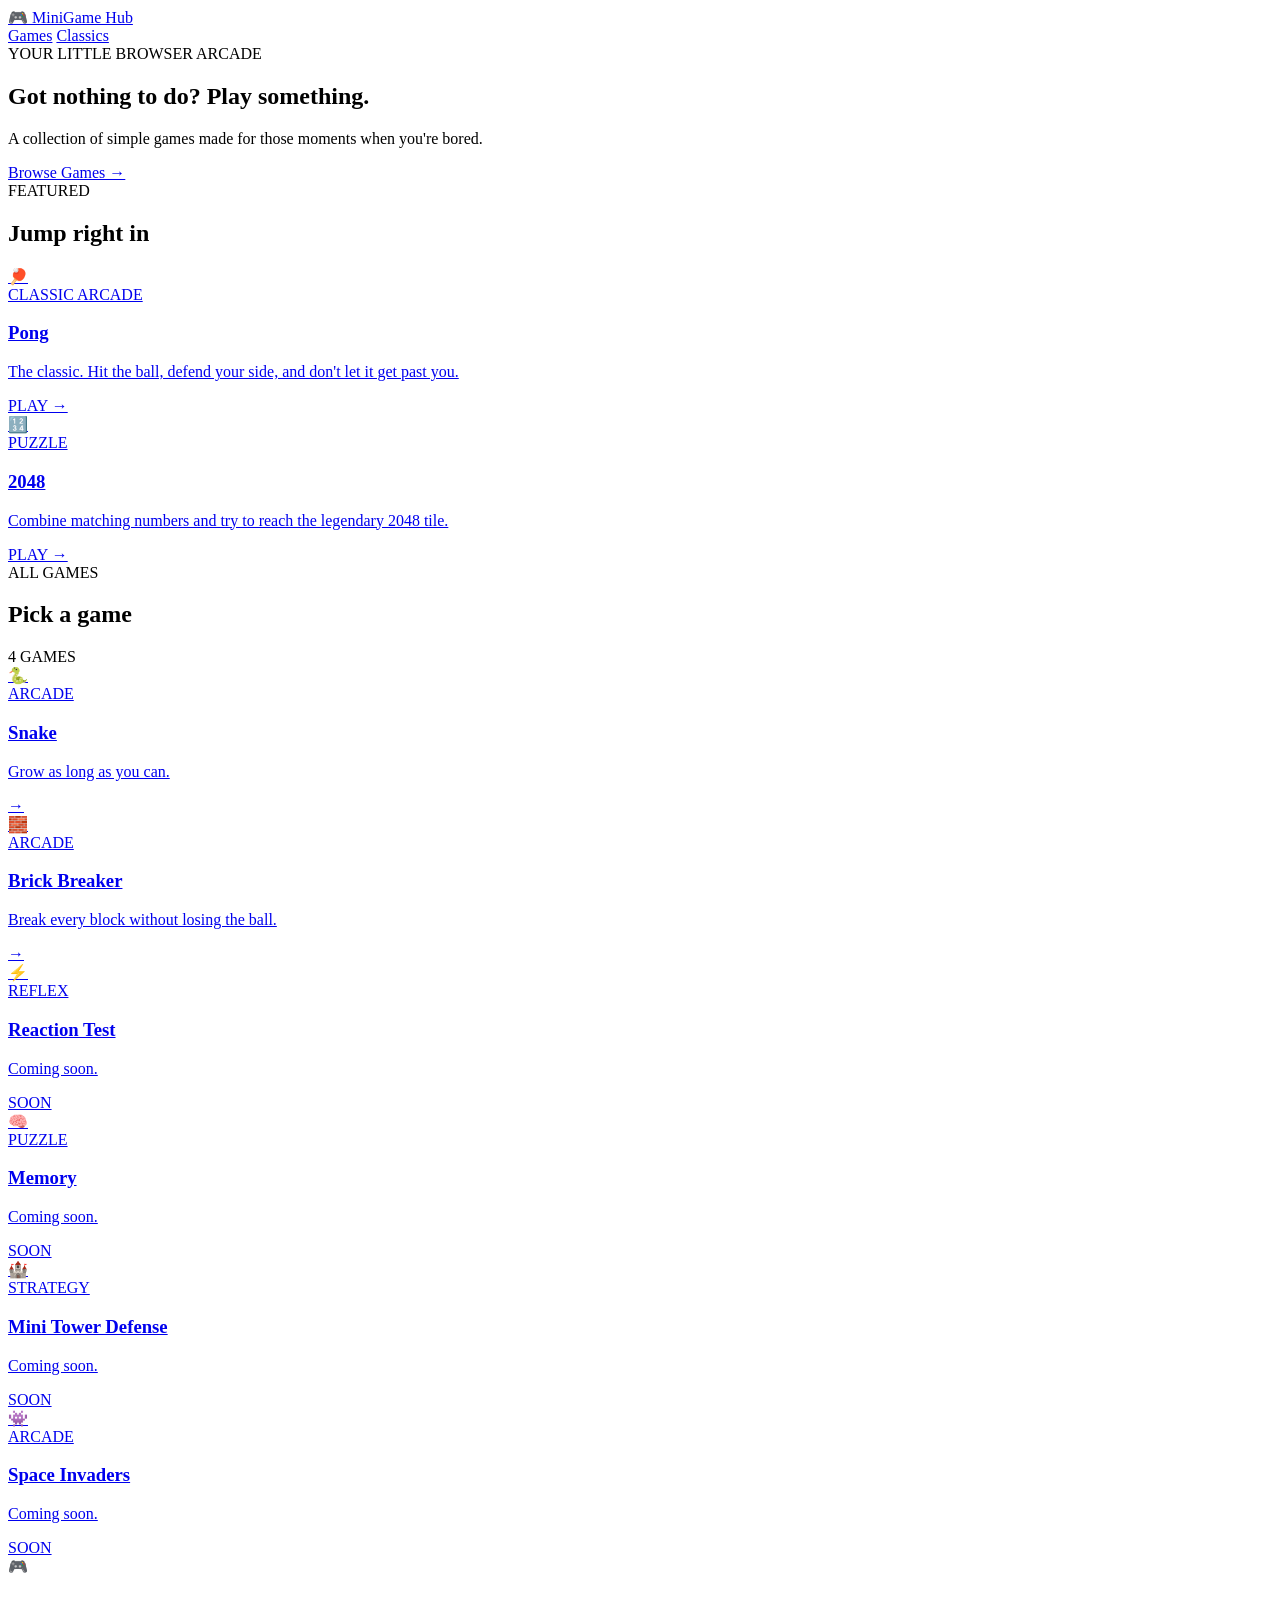
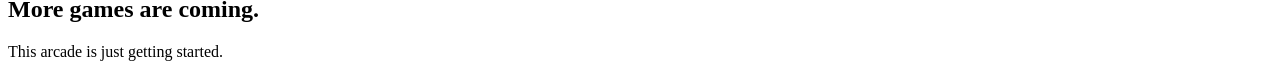
==== index.html @ 76e13437 "Add initial HTML structure for MiniGame Hub This is the initial commit of the MiniGame Hub HTML stru" ====
<!DOCTYPE html>
<html lang="en">

<head>
    <meta charset="UTF-8">
    <meta name="viewport" content="width=device-width, initial-scale=1.0">

    <title>MiniGame Hub</title>

    <link rel="stylesheet" href="style.css">

    <link
        href="https://fonts.googleapis.com/css2?family=Montserrat:wght@600;700;800&family=Poppins:wght@400;500;600&display=swap"
        rel="stylesheet">
</head>

<body>

    <header class="navbar">

        <a href="index.html" class="logo">
            <span>🎮</span>
            MiniGame Hub
        </a>

        <nav>
            <a href="#games">Games</a>
            <a href="#classics">Classics</a>
        </nav>

    </header>


    <main>

        <!-- HERO -->

        <section class="hero">

            <div class="hero-content">

                <span class="eyebrow">YOUR LITTLE BROWSER ARCADE</span>

                <h1>
                    Got nothing to do?
                    <span>Play something.</span>
                </h1>

                <p>
                    A collection of simple games made for those
                    moments when you're bored.
                </p>

                <a href="#games" class="play-button">
                    Browse Games →
                </a>

            </div>

        </section>


        <!-- FEATURED -->

        <section class="section" id="games">

            <div class="section-heading">
                <div>
                    <span class="section-label">FEATURED</span>
                    <h2>Jump right in</h2>
                </div>
            </div>


            <div class="featured-grid">


                <!-- PONG -->

                <a href="games/pong.html" class="game-card featured-card pong-card">

                    <div class="game-icon">
                        🏓
                    </div>

                    <div class="game-info">

                        <span class="game-type">
                            CLASSIC ARCADE
                        </span>

                        <h3>Pong</h3>

                        <p>
                            The classic. Hit the ball, defend your side,
                            and don't let it get past you.
                        </p>

                        <span class="play-link">
                            PLAY →
                        </span>

                    </div>

                </a>


                <!-- 2048 -->

                <a href="games/2048.html" class="game-card featured-card puzzle-card">

                    <div class="game-icon">
                        🔢
                    </div>

                    <div class="game-info">

                        <span class="game-type">
                            PUZZLE
                        </span>

                        <h3>2048</h3>

                        <p>
                            Combine matching numbers and try to reach
                            the legendary 2048 tile.
                        </p>

                        <span class="play-link">
                            PLAY →
                        </span>

                    </div>

                </a>

            </div>

        </section>


        <!-- ALL GAMES -->

        <section class="section" id="classics">

            <div class="section-heading">

                <div>
                    <span class="section-label">ALL GAMES</span>
                    <h2>Pick a game</h2>
                </div>

                <span class="game-count">
                    4 GAMES
                </span>

            </div>


            <div class="games-grid">


                <!-- SNAKE -->

                <a href="games/snake.html" class="game-card">

                    <div class="small-icon">
                        🐍
                    </div>

                    <div>
                        <span class="game-type">
                            ARCADE
                        </span>

                        <h3>Snake</h3>

                        <p>
                            Grow as long as you can.
                        </p>
                    </div>

                    <span class="card-arrow">→</span>

                </a>


                <!-- BRICK BREAKER -->

                <a href="games/brick-breaker.html" class="game-card">

                    <div class="small-icon">
                        🧱
                    </div>

                    <div>
                        <span class="game-type">
                            ARCADE
                        </span>

                        <h3>Brick Breaker</h3>

                        <p>
                            Break every block without losing the ball.
                        </p>
                    </div>

                    <span class="card-arrow">→</span>

                </a>


                <!-- REACTION -->

                <a href="#" class="game-card coming-soon">

                    <div class="small-icon">
                        ⚡
                    </div>

                    <div>
                        <span class="game-type">
                            REFLEX
                        </span>

                        <h3>Reaction Test</h3>

                        <p>
                            Coming soon.
                        </p>
                    </div>

                    <span class="coming-label">
                        SOON
                    </span>

                </a>


                <!-- MEMORY -->

                <a href="#" class="game-card coming-soon">

                    <div class="small-icon">
                        🧠
                    </div>

                    <div>
                        <span class="game-type">
                            PUZZLE
                        </span>

                        <h3>Memory</h3>

                        <p>
                            Coming soon.
                        </p>
                    </div>

                    <span class="coming-label">
                        SOON
                    </span>

                </a>


                <!-- TOWER DEFENSE -->

                <a href="#" class="game-card coming-soon">

                    <div class="small-icon">
                        🏰
                    </div>

                    <div>
                        <span class="game-type">
                            STRATEGY
                        </span>

                        <h3>Mini Tower Defense</h3>

                        <p>
                            Coming soon.
                        </p>
                    </div>

                    <span class="coming-label">
                        SOON
                    </span>

                </a>


                <!-- SPACE INVADERS -->

                <a href="#" class="game-card coming-soon">

                    <div class="small-icon">
                        👾
                    </div>

                    <div>
                        <span class="game-type">
                            ARCADE
                        </span>

                        <h3>Space Invaders</h3>

                        <p>
                            Coming soon.
                        </p>
                    </div>

                    <span class="coming-label">
                        SOON
                    </span>

                </a>

            </div>

        </section>


        <!-- FOOTER -->

        <section class="bottom-message">

            <span>🎮</span>

            <h2>More games are coming.</h2>

            <p>
                This arcade is just getting started.
            </p>

        </section>

    </main>


    <script src="script.js"></script>

</body>

</html>
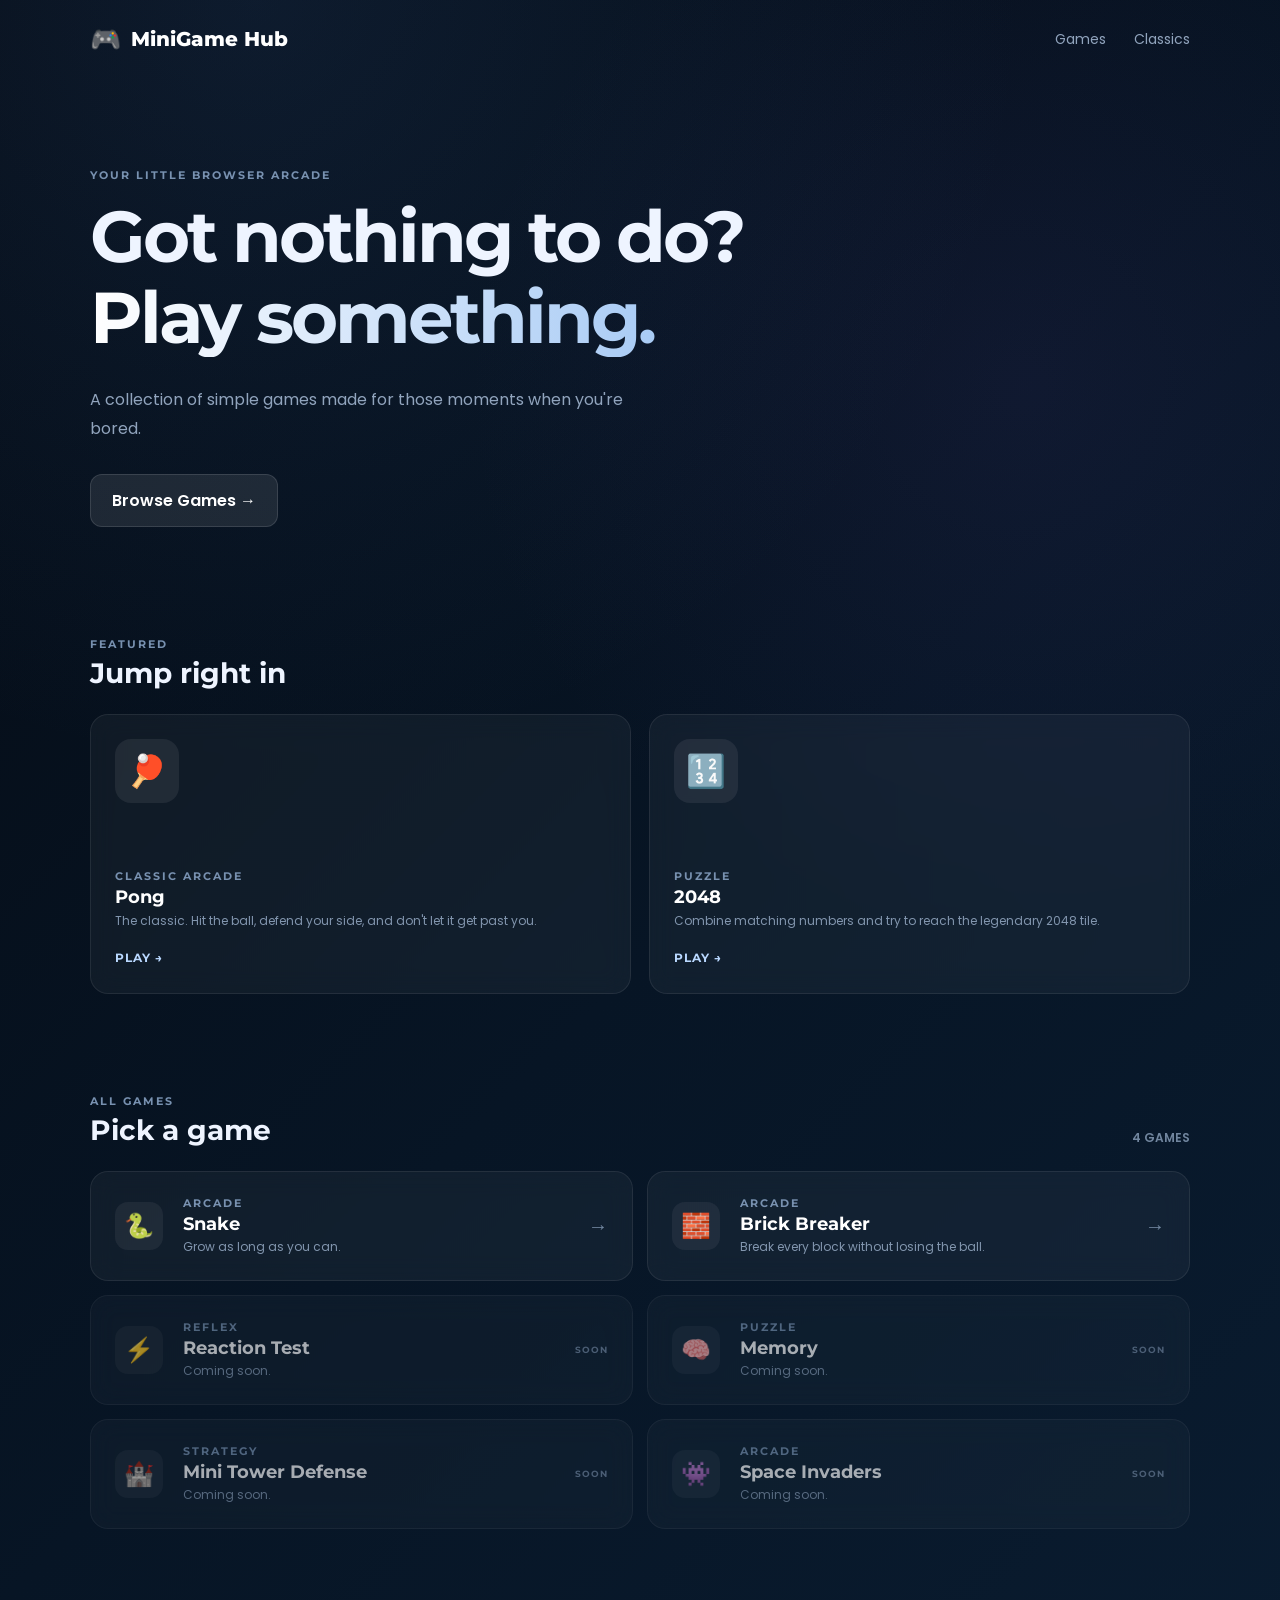
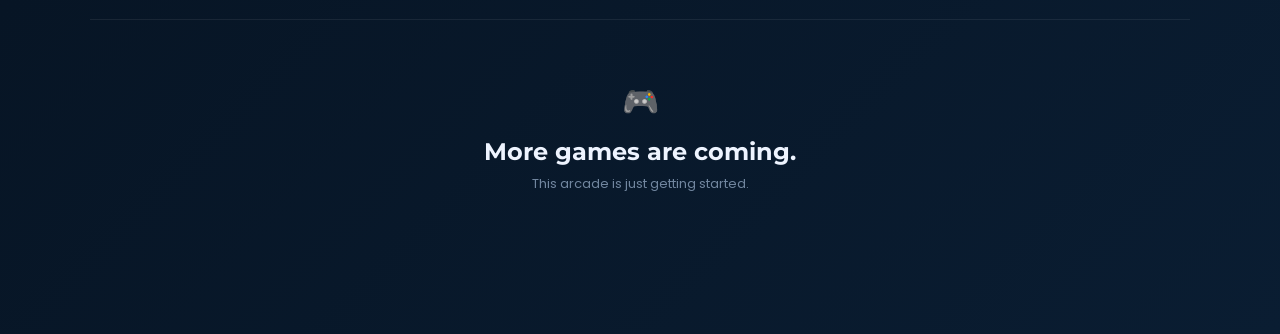
==== commit f4bc670c: "Fix link to pong game in index.html" ====
--- a/index.html
+++ b/index.html
@@ -77,7 +77,7 @@
 
                 <!-- PONG -->
 
-                <a href="games/pong.html" class="game-card featured-card pong-card">
+                <a href="game/pong.html" class="game-card featured-card pong-card">
 
                     <div class="game-icon">
                         🏓
--- a/style.css
+++ b/style.css
@@ -0,0 +1,558 @@
+/* =========================================================
+   RESET
+========================================================= */
+
+* {
+    box-sizing: border-box;
+    margin: 0;
+    padding: 0;
+}
+
+html {
+    scroll-behavior: smooth;
+}
+
+body {
+    min-height: 100vh;
+
+    background:
+        radial-gradient(
+            circle at 20% 0%,
+            rgba(52, 94, 150, 0.18),
+            transparent 35%
+        ),
+        radial-gradient(
+            circle at 80% 20%,
+            rgba(83, 62, 145, 0.12),
+            transparent 30%
+        ),
+        linear-gradient(
+            135deg,
+            #050b14,
+            #071525,
+            #0a1d32
+        );
+
+    color: #eef4ff;
+
+    font-family: "Poppins", sans-serif;
+
+    overflow-x: hidden;
+}
+
+
+/* =========================================================
+   NAVBAR
+========================================================= */
+
+.navbar {
+
+    width: min(1100px, calc(100% - 40px));
+
+    margin: auto;
+
+    padding: 24px 0;
+
+    display: flex;
+
+    justify-content: space-between;
+
+    align-items: center;
+}
+
+.logo {
+
+    display: flex;
+
+    align-items: center;
+
+    gap: 10px;
+
+    color: white;
+
+    text-decoration: none;
+
+    font-family: "Montserrat", sans-serif;
+
+    font-weight: 800;
+
+    font-size: 20px;
+}
+
+.logo span {
+    font-size: 25px;
+}
+
+.navbar nav {
+
+    display: flex;
+
+    gap: 28px;
+}
+
+.navbar nav a {
+
+    color: #91a4bd;
+
+    text-decoration: none;
+
+    font-size: 14px;
+
+    transition: 0.2s;
+}
+
+.navbar nav a:hover {
+    color: white;
+}
+
+
+/* =========================================================
+   HERO
+========================================================= */
+
+.hero {
+
+    width: min(1100px, calc(100% - 40px));
+
+    margin: auto;
+
+    padding: 90px 0 80px;
+}
+
+.hero-content {
+    max-width: 720px;
+}
+
+.eyebrow,
+.section-label,
+.game-type {
+
+    display: block;
+
+    color: #7891b0;
+
+    font-family: "Montserrat", sans-serif;
+
+    font-size: 11px;
+
+    font-weight: 700;
+
+    letter-spacing: 2px;
+}
+
+.hero h1 {
+    margin-top: 14px;
+
+    font-family: "Montserrat", sans-serif;
+
+    font-size: clamp(42px, 7vw, 72px);
+
+    line-height: 1.12;
+
+    letter-spacing: -3px;
+
+    padding-bottom: 4px;
+}
+
+.hero h1 span {
+
+    display: block;
+
+    background: linear-gradient(
+        90deg,
+        #ffffff,
+        #91bdf2
+    );
+
+    -webkit-background-clip: text;
+    background-clip: text;
+
+    color: transparent;
+}
+
+.hero p {
+
+    margin-top: 25px;
+
+    max-width: 580px;
+
+    color: #91a4bd;
+
+    font-size: 16px;
+
+    line-height: 1.8;
+}
+
+.play-button {
+
+    display: inline-block;
+
+    margin-top: 30px;
+
+    padding: 13px 21px;
+
+    border-radius: 12px;
+
+    background: rgba(255,255,255,0.09);
+
+    border: 1px solid rgba(255,255,255,0.12);
+
+    color: white;
+
+    text-decoration: none;
+
+    font-weight: 600;
+
+    transition: 0.2s;
+}
+
+.play-button:hover {
+
+    background: rgba(255,255,255,0.15);
+
+    transform: translateY(-2px);
+}
+
+
+/* =========================================================
+   SECTIONS
+========================================================= */
+
+.section {
+
+    width: min(1100px, calc(100% - 40px));
+
+    margin: auto;
+
+    padding: 30px 0 70px;
+}
+
+.section-heading {
+
+    display: flex;
+
+    justify-content: space-between;
+
+    align-items: end;
+
+    margin-bottom: 24px;
+}
+
+.section-heading h2 {
+
+    margin-top: 5px;
+
+    font-family: "Montserrat", sans-serif;
+
+    font-size: 28px;
+}
+
+.game-count {
+
+    color: #71869f;
+
+    font-size: 12px;
+
+    font-weight: 600;
+}
+
+
+/* =========================================================
+   GAME CARDS
+========================================================= */
+
+.game-card {
+
+    position: relative;
+
+    display: flex;
+
+    align-items: center;
+
+    gap: 20px;
+
+    padding: 24px;
+
+    border-radius: 18px;
+
+    border: 1px solid rgba(255,255,255,0.08);
+
+    background: rgba(255,255,255,0.045);
+
+    color: white;
+
+    text-decoration: none;
+
+    backdrop-filter: blur(12px);
+
+    transition:
+        transform 0.2s ease,
+        border-color 0.2s ease,
+        background 0.2s ease;
+}
+
+.game-card:hover {
+
+    transform: translateY(-4px);
+
+    border-color: rgba(150,190,240,0.25);
+
+    background: rgba(255,255,255,0.075);
+}
+
+
+/* =========================================================
+   FEATURED
+========================================================= */
+
+.featured-grid {
+
+    display: grid;
+
+    grid-template-columns: repeat(2, 1fr);
+
+    gap: 18px;
+}
+
+.featured-card {
+
+    min-height: 280px;
+
+    display: flex;
+
+    flex-direction: column;
+
+    align-items: flex-start;
+
+    justify-content: space-between;
+}
+
+.game-icon {
+
+    width: 64px;
+
+    height: 64px;
+
+    display: grid;
+
+    place-items: center;
+
+    border-radius: 16px;
+
+    background: rgba(255,255,255,0.07);
+
+    font-size: 32px;
+}
+
+.game-info {
+    width: 100%;
+}
+
+.game-info h3 {
+
+    margin-top: 4px;
+
+    font-family: "Montserrat", sans-serif;
+
+    font-size: 30px;
+}
+
+.game-info p {
+
+    margin-top: 8px;
+
+    max-width: 430px;
+
+    color: #91a4bd;
+
+    font-size: 14px;
+
+    line-height: 1.7;
+}
+
+.play-link {
+
+    display: inline-block;
+
+    margin-top: 18px;
+
+    font-family: "Montserrat", sans-serif;
+
+    font-size: 12px;
+
+    font-weight: 700;
+
+    letter-spacing: 1px;
+
+    color: #b9d8ff;
+}
+
+
+/* =========================================================
+   ALL GAMES
+========================================================= */
+
+.games-grid {
+
+    display: grid;
+
+    grid-template-columns: repeat(2, 1fr);
+
+    gap: 14px;
+}
+
+.small-icon {
+
+    flex-shrink: 0;
+
+    width: 48px;
+
+    height: 48px;
+
+    display: grid;
+
+    place-items: center;
+
+    border-radius: 13px;
+
+    background: rgba(255,255,255,0.06);
+
+    font-size: 24px;
+}
+
+.game-card h3 {
+
+    margin-top: 3px;
+
+    font-family: "Montserrat", sans-serif;
+
+    font-size: 18px;
+}
+
+.game-card p {
+
+    margin-top: 3px;
+
+    color: #8296ae;
+
+    font-size: 12px;
+}
+
+.card-arrow {
+
+    margin-left: auto;
+
+    color: #71869f;
+
+    font-size: 20px;
+}
+
+.coming-soon {
+
+    cursor: default;
+
+    opacity: 0.65;
+}
+
+.coming-soon:hover {
+
+    transform: none;
+
+    background: rgba(255,255,255,0.045);
+
+    border-color: rgba(255,255,255,0.08);
+}
+
+.coming-label {
+
+    margin-left: auto;
+
+    color: #71869f;
+
+    font-family: "Montserrat", sans-serif;
+
+    font-size: 9px;
+
+    font-weight: 700;
+
+    letter-spacing: 1px;
+}
+
+
+/* =========================================================
+   BOTTOM
+========================================================= */
+
+.bottom-message {
+
+    width: min(1100px, calc(100% - 40px));
+
+    margin: 20px auto 80px;
+
+    padding: 60px 30px;
+
+    text-align: center;
+
+    border-top: 1px solid rgba(255,255,255,0.07);
+}
+
+.bottom-message span {
+    font-size: 30px;
+}
+
+.bottom-message h2 {
+
+    margin-top: 12px;
+
+    font-family: "Montserrat", sans-serif;
+}
+
+.bottom-message p {
+
+    margin-top: 8px;
+
+    color: #71869f;
+
+    font-size: 13px;
+}
+
+
+/* =========================================================
+   MOBILE
+========================================================= */
+
+@media (max-width: 700px) {
+
+    .navbar {
+        width: min(100% - 28px, 1100px);
+    }
+
+    .navbar nav {
+        display: none;
+    }
+
+    .hero,
+    .section,
+    .bottom-message {
+
+        width: min(100% - 28px, 1100px);
+    }
+
+    .hero {
+        padding-top: 65px;
+    }
+
+    .hero h1 {
+        letter-spacing: -2px;
+    }
+
+    .featured-grid,
+    .games-grid {
+        grid-template-columns: 1fr;
+    }
+
+    .featured-card {
+        min-height: 250px;
+    }
+
+}
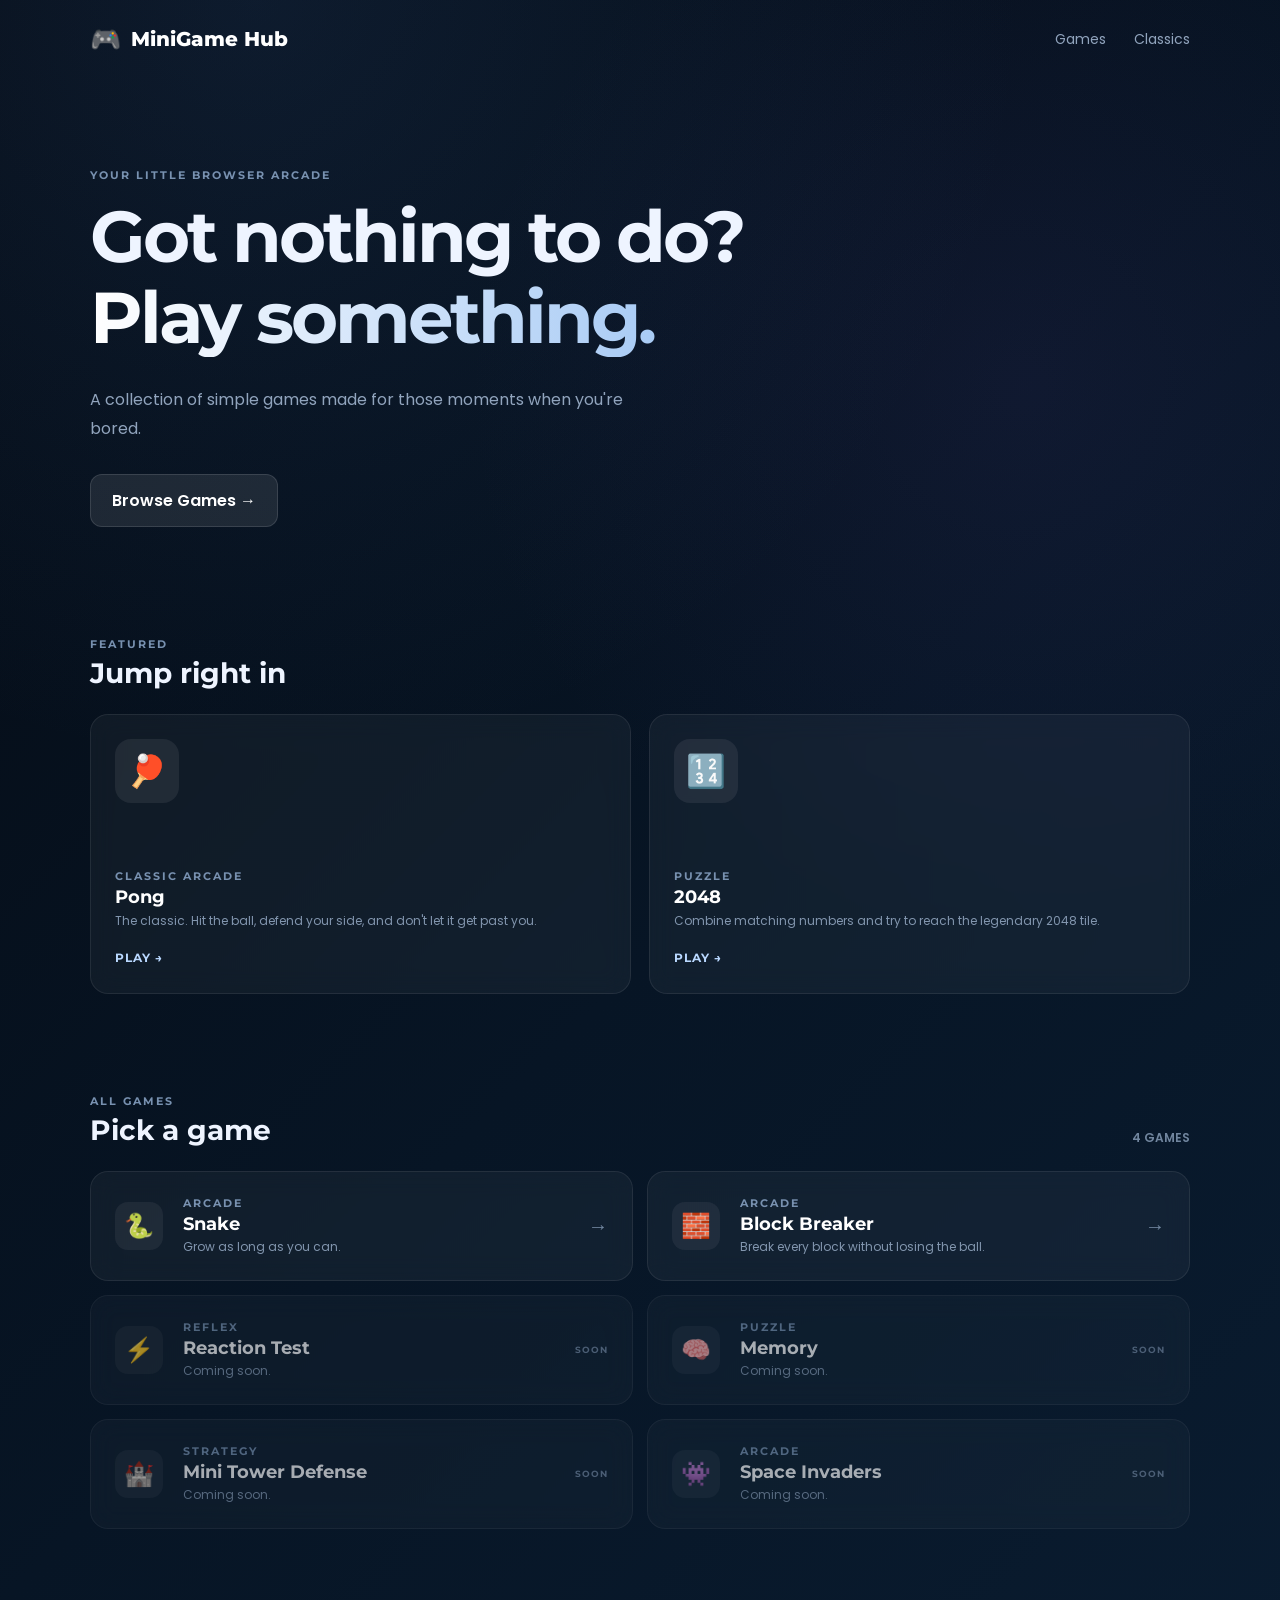
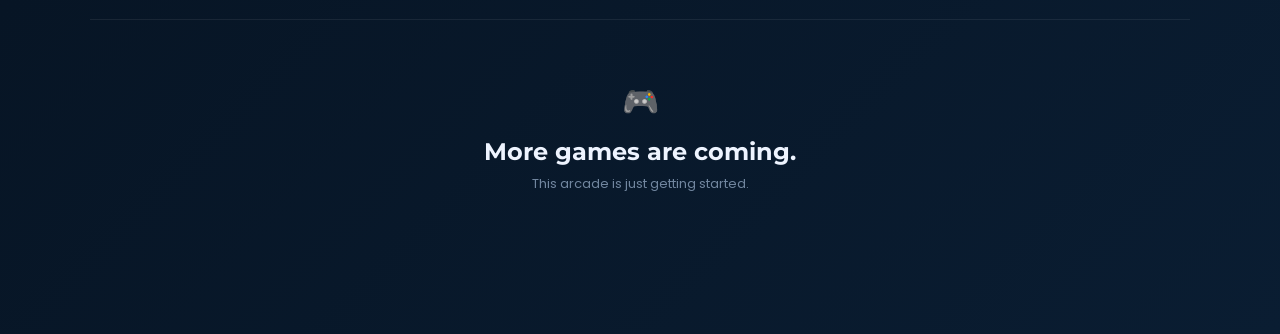
==== commit 8f6d0f05: "Rename Brick Breaker game to Block Breaker" ====
--- a/index.html
+++ b/index.html
@@ -5,7 +5,7 @@
     <meta charset="UTF-8">
     <meta name="viewport" content="width=device-width, initial-scale=1.0">
 
-    <title>MiniGame Hub</title>
+    <title>Minigame Hub</title>
 
     <link rel="stylesheet" href="style.css">
 
@@ -107,7 +107,7 @@
 
                 <!-- 2048 -->
 
-                <a href="games/2048.html" class="game-card featured-card puzzle-card">
+                <a href="game/2048.html" class="game-card featured-card puzzle-card">
 
                     <div class="game-icon">
                         🔢
@@ -187,7 +187,7 @@
 
                 <!-- BRICK BREAKER -->
 
-                <a href="games/brick-breaker.html" class="game-card">
+                <a href="game/block-breaker.html" class="game-card">
 
                     <div class="small-icon">
                         🧱
@@ -198,7 +198,7 @@
                             ARCADE
                         </span>
 
-                        <h3>Brick Breaker</h3>
+                        <h3>Block Breaker</h3>
 
                         <p>
                             Break every block without losing the ball.
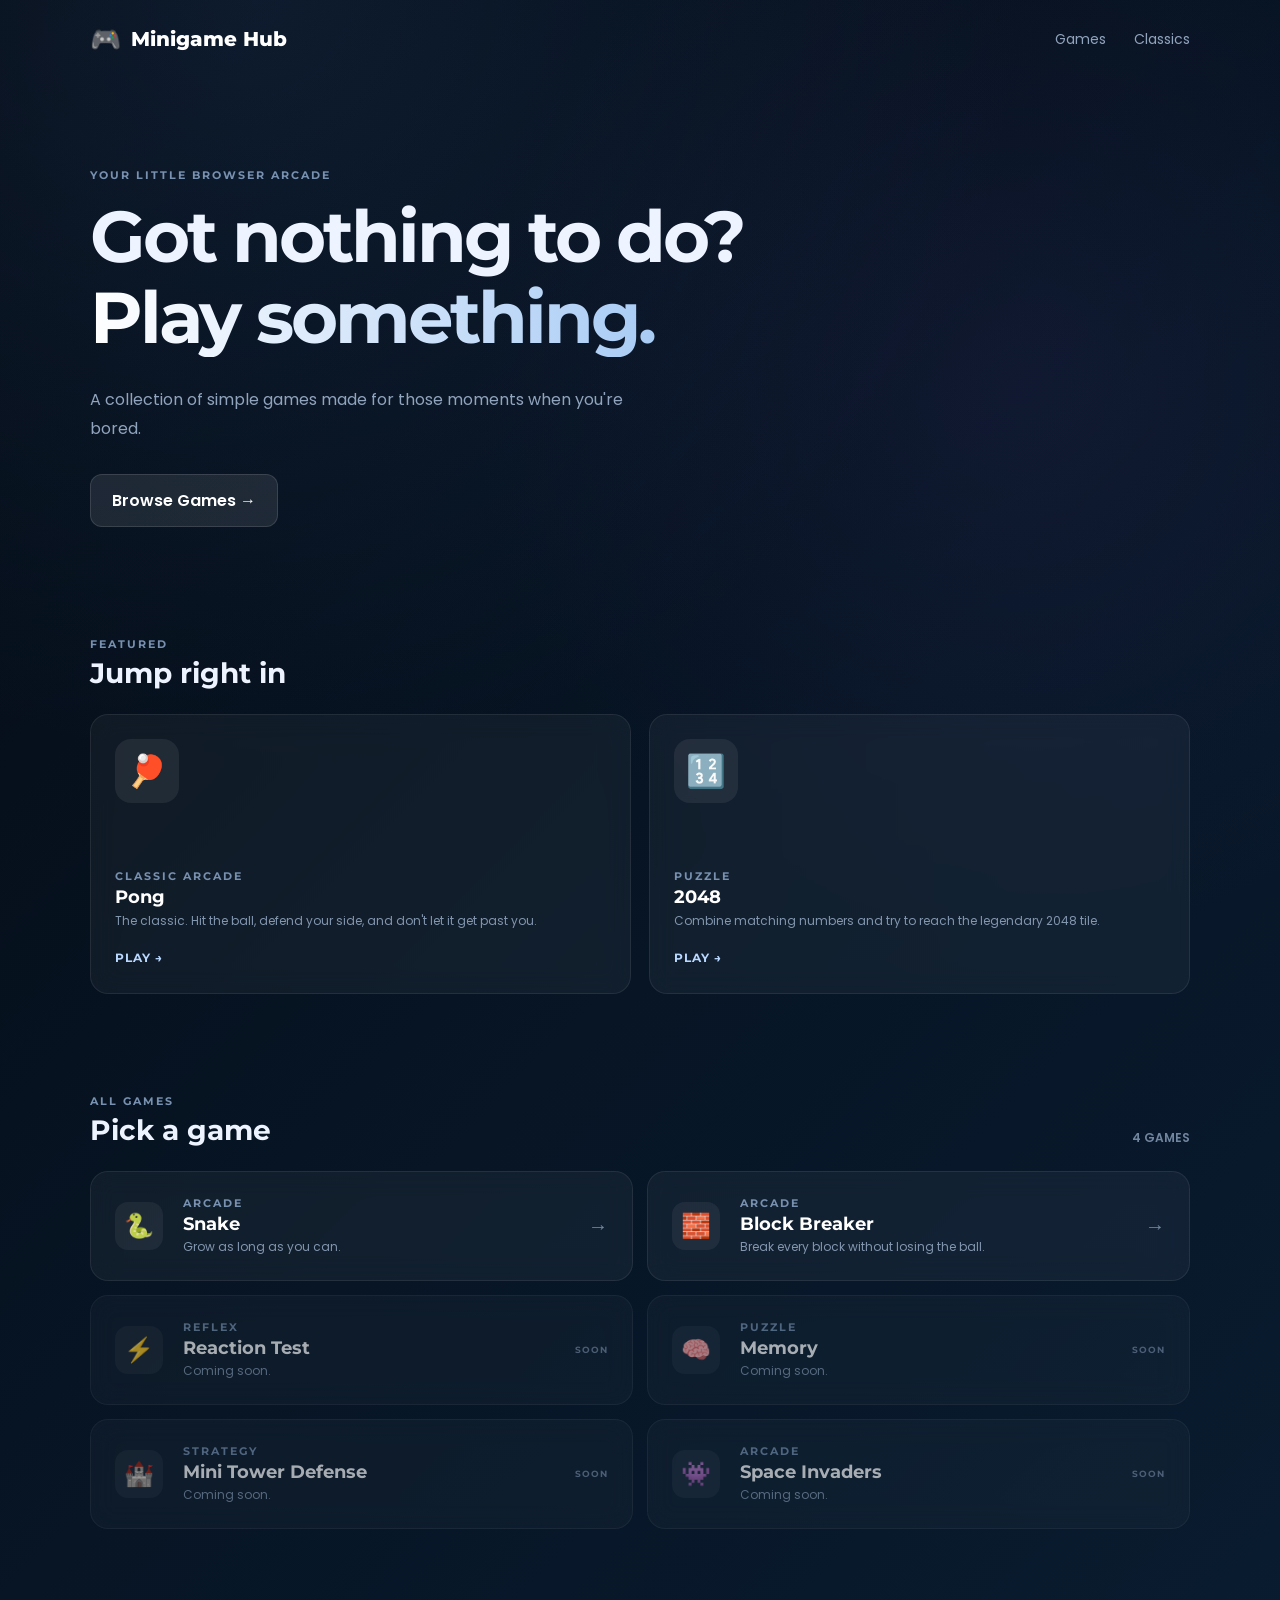
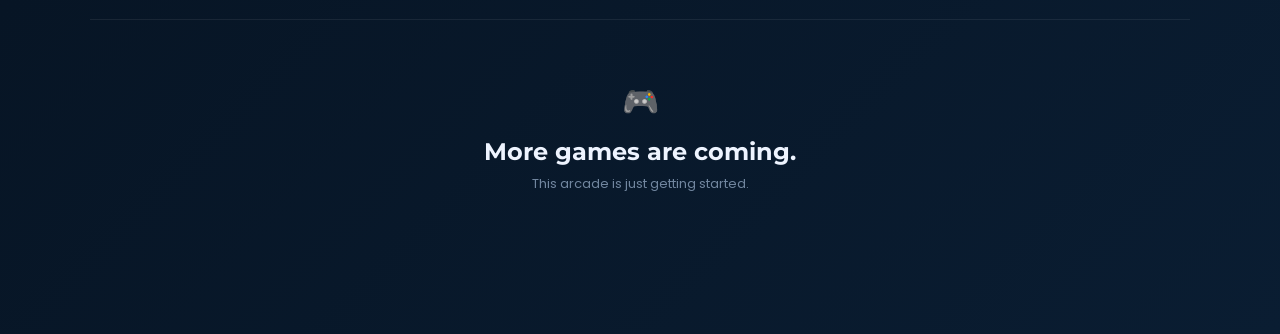
==== commit 187d4e49: "Fix typo in site title from 'MiniGame' to 'Minigame'" ====
--- a/index.html
+++ b/index.html
@@ -6,6 +6,8 @@
     <meta name="viewport" content="width=device-width, initial-scale=1.0">
 
     <title>Minigame Hub</title>
+
+    <link rel="icon" type="image/png" href="favicon.png">
 
     <link rel="stylesheet" href="style.css">
 
@@ -20,7 +22,7 @@
 
         <a href="index.html" class="logo">
             <span>🎮</span>
-            MiniGame Hub
+            Minigame Hub
         </a>
 
         <nav>
